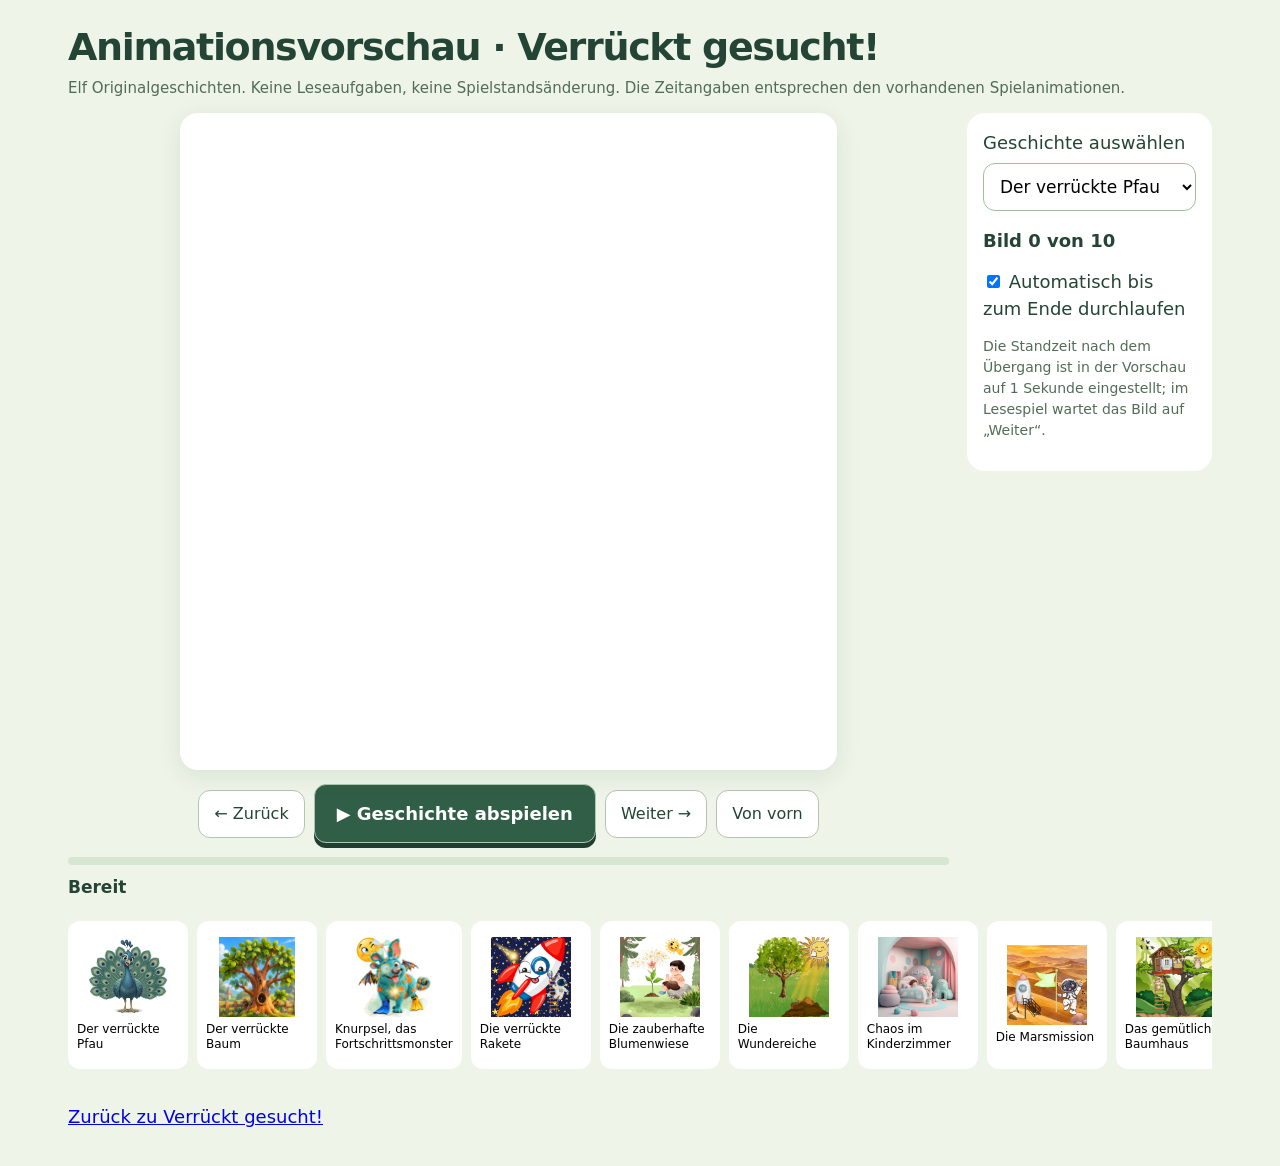
==== animationsvorschau.html @ 98beb29d "Add direct animation preview for all eleven original progress stories" ====
<!doctype html>
<html lang="de"><head><meta charset="utf-8"><meta name="viewport" content="width=device-width,initial-scale=1">
<title>Animationsvorschau – Verrückt gesucht!</title><link rel="stylesheet" href="style.css">
<style>
body{background:#eef4e8;color:#244536}.preview{max-width:1180px;margin:auto;padding:18px}h1{font-size:clamp(25px,3.3vw,38px);margin:8px 0}h2{font-size:clamp(18px,2.5vw,25px);margin:5px 0 12px}.lead{font-size:15px;color:#526c59;margin:0 0 14px}.preview-grid{display:grid;grid-template-columns:minmax(0,1fr) 245px;gap:18px}.canvas{position:relative;width:min(100%,min(73vh,720px));aspect-ratio:1;margin:auto;border-radius:18px;background:white;box-shadow:0 6px 24px #163c2718;overflow:hidden}.frame{position:absolute;inset:0;display:flex;align-items:center;justify-content:center;opacity:0}.frame img.full{width:100%;height:100%;object-fit:contain}.frame.visible{opacity:1}.frame .reward-picture{width:100%;height:100%;aspect-ratio:1;overflow:hidden}.question{font-size:clamp(90px,20vw,180px);font-weight:800;color:#668b68}.side{background:#fff;border-radius:18px;padding:16px;align-self:start}.side select{display:block;width:100%;font-size:17px;padding:12px;border:1px solid #9fbea0;border-radius:12px;margin:7px 0 16px;background:#fff}.side p{font-size:14px;color:#536c58}.bar{display:flex;align-items:center;justify-content:center;flex-wrap:wrap;gap:9px;margin:14px auto}button{font-size:16px;padding:11px 15px}.bar button{background:#fff;border:1px solid #b1c6b0;border-radius:12px;color:#244536}.bar button.primary{background:#315e46;color:#fff}.status{font-weight:750;font-size:17px;margin:10px 0}.track{width:100%;height:8px;border-radius:10px;background:#d7e6d1;overflow:hidden}.track span{display:block;height:100%;width:0;background:#4e8a57;transition:width .15s}.strip{display:flex;gap:9px;overflow-x:auto;padding:10px 0 16px}.thumb{flex:0 0 120px;text-align:left;background:white;border:2px solid transparent;border-radius:12px;padding:7px;font-size:12px;line-height:1.25}.thumb.active{border-color:#315e46;background:#e0f0dc}.thumb img{height:80px;width:100%;object-fit:contain;display:block;margin:0 0 5px}.note{font-size:13px;color:#607568}.reward-picture .reward-slot{display:none!important}.reward-picture .reward-sprite{opacity:1!important;animation:none!important}.reward-picture .pfau-flight{opacity:1!important;animation:none!important;transform:none!important}.reward-picture .reward-flight{animation:none!important;opacity:1!important}
@media(max-width:760px){.preview-grid{grid-template-columns:1fr}.canvas{width:min(100%,65vh)}.side{display:grid;grid-template-columns:1fr 1fr;gap:8px 16px;align-items:center}.side label{grid-column:1/3}.side select{margin-bottom:0}.side .status,.side .track,.side .note{grid-column:1/3}}
</style></head><body><main class="preview">
<h1>Animationsvorschau · Verrückt gesucht!</h1><p class="lead">Elf Originalgeschichten. Keine Leseaufgaben, keine Spielstandsänderung. Die Zeitangaben entsprechen den vorhandenen Spielanimationen.</p>
<div class="preview-grid"><section><div class="canvas" id="canvas" aria-label="Animationsvorschau"></div>
<div class="bar"><button id="back">← Zurück</button><button id="play" class="primary">▶ Geschichte abspielen</button><button id="next">Weiter →</button><button id="restart">Von vorn</button></div>
<div class="track"><span id="progress"></span></div><p class="status" id="state" aria-live="polite">Bereit</p></section>
<aside class="side"><label for="story">Geschichte auswählen<select id="story"></select></label><div><strong id="stage">Bild 0 von 10</strong><p id="timing"></p></div><label><input type="checkbox" id="auto" checked> Automatisch bis zum Ende durchlaufen</label><p class="note">Die Standzeit nach dem Übergang ist in der Vorschau auf 1 Sekunde eingestellt; im Lesespiel wartet das Bild auf „Weiter“.</p></aside></div>
<div id="strip" class="strip"></div><p><a href="index.html">Zurück zu Verrückt gesucht!</a></p>
</main>
<script src="tree-art.js"></script><script src="pfau-art.js"></script><script src="tree.js"></script><script src="pfau.js"></script>
<script>
'use strict';
const modes=[
{id:'pfau',name:'Der verrückte Pfau',kind:'pieces',hold:350,fade:1500},
{id:'baum',name:'Der verrückte Baum',kind:'pieces',hold:350,fade:1500},
{id:'knurpsel',name:'Knurpsel, das Fortschrittsmonster',ext:'png',prefix:'knurpsel/stufe-',zero:true,hold:2000,fade:2000},
{id:'rakete',name:'Die verrückte Rakete',ext:'png',prefix:'rakete/rakete-',hold:2000,fade:2000},
{id:'blumenwiese',name:'Die zauberhafte Blumenwiese',ext:'webp',prefix:'blumenwiese/blumenwiese-',hold:2000,fade:2000},
{id:'wundereiche',name:'Die Wundereiche',ext:'webp',prefix:'wundereiche/wundereiche-',hold:2000,fade:2000},
{id:'kinderzimmer',name:'Chaos im Kinderzimmer',ext:'webp',prefix:'kinderzimmer/kinderzimmer-',hold:2000,fade:2000},
{id:'marsmission',name:'Die Marsmission',ext:'webp',prefix:'marsmission/marsmission-',hold:2000,fade:2000},
{id:'baumhaus',name:'Das gemütliche Baumhaus',ext:'webp',prefix:'baumhaus/baumhaus-',hold:2000,fade:2000},
{id:'unterwasserwelt',name:'Die Unterwasserwelt mit dem Schatz',ext:'webp',prefix:'unterwasserwelt/unterwasserwelt-',hold:2000,fade:2000},
{id:'matschwiese',name:'Knurpsel auf der Matschwiese',ext:'jpeg',prefix:'matschwiese/matschwiese-',hold:2000,fade:1500}
];
const $=id=>document.getElementById(id),canvas=$('canvas');let modeIndex=0,stage=0,playing=false,run=0,frames=[];
const sleep=ms=>new Promise(resolve=>setTimeout(resolve,ms));
function asset(m,n){return 'assets/'+m.prefix+String(n).padStart(2,'0')+'.'+m.ext+(m.id==='marsmission'&&n===6?'?v=2':'');}
function makeImg(src,cls=''){const img=document.createElement('img');img.src=src;img.alt='';img.className=cls;img.draggable=false;return img}
function pictureArt(mode,step){
 const isPfau=mode.id==='pfau',art=isPfau?PFAU_ART:TREE_ART,plan=frames.plan;
 const p=document.createElement('div');p.className='reward-picture '+(isPfau?'pfau-picture':'');p.style.aspectRatio='1';
 const base=makeImg(art.base,isPfau?'pfau-base':'reward-base');p.append(base);
 let front;
 if(isPfau){front=makeImg(art.foreground,'pfau-body');p.append(front)}
 for(const info of plan.slice(0,step)){
 const slot=info.slot;
 if(isPfau){const pivot=slot.pivot||[.5,1],wrapper=document.createElement('div');wrapper.className='reward-sprite pfau-piece';Object.assign(wrapper.style,{left:slot.x+'%',top:slot.y+'%',width:(slot.scale*100)+'%',transform:'translate('+(-pivot[0]*100)+'%,'+(-pivot[1]*100)+'%) rotate('+slot.rot+'deg)',transformOrigin:(pivot[0]*100)+'% '+(pivot[1]*100)+'%',zIndex:slot.si<=8?'2':'4'});
 const image=makeImg(art.sources[info.id],'pfau-settled');wrapper.append(image);
 if(slot.pair){Object.assign(image.style,{position:'absolute',left:'-14%',top:'0',scale:'-1 1'});const other=makeImg(image.src,'pfau-settled');Object.assign(other.style,{position:'absolute',left:'14%',top:'0'});wrapper.append(other)}
 p.append(wrapper);if(slot.si===12){base.style.clipPath=art.clawClip;front.style.clipPath=art.clawClip}
 }else{const img=makeImg(art.sources[info.id],'reward-sprite reward-done');let width=slot.w;if(info.id==='regenschirm')width+=8;if(info.id==='schielende_katze')width+=6;Object.assign(img.style,{left:slot.x+'%',top:slot.y+'%',width:width+'%'});p.append(img)}
 }
 return p;
}
function makeFrame(m,n){const f=document.createElement('div');f.className='frame';if(m.kind==='pieces')f.append(pictureArt(m,n));else if(n===0&&!m.zero){const q=document.createElement('span');q.className='question';q.textContent='?';f.append(q)}else f.append(makeImg(asset(m,n),'full'));return f}
function preload(){frames=[];const m=modes[modeIndex];if(m.kind==='pieces')frames.plan=m.id==='pfau'?PeacockReward.plan(PFAU_ART,()=>.37):TreeReward.plan(TREE_ART,10,()=>.37);for(let i=0;i<=10;i++){const f=makeFrame(m,i);frames.push(f);canvas.append(f);}frames[0].classList.add('visible');}
function stop(){run++;playing=false;$('play').textContent='▶ Geschichte abspielen'}
function select(i){stop();modeIndex=i;stage=0;canvas.replaceChildren();preload();$('story').value=modes[i].id;document.querySelectorAll('.thumb').forEach((b,j)=>b.classList.toggle('active',j===i));render();}
function render(){const m=modes[modeIndex];$('stage').textContent='Bild '+stage+' von 10';$('timing').textContent='Vorheriges Bild: '+(m.hold/1000).toLocaleString('de-DE')+' s · Übergang: '+(m.fade/1000).toLocaleString('de-DE')+' s';$('progress').style.width=stage*10+'%';if(!playing)$('state').textContent=stage===10?'Geschichte vollständig':'Bereit · Bild '+stage+' von 10'}
async function advance(token){if(stage>=10)return false;const m=modes[modeIndex],old=frames[stage],incoming=frames[stage+1];$('state').textContent='Vorheriges Bild betrachten …';await sleep(m.hold);if(token!==run)return false;
const imgs=[...incoming.querySelectorAll('img')];await Promise.race([Promise.all(imgs.map(im=>im.decode?.().catch(()=>{})||Promise.resolve())),sleep(5000)]);if(token!==run)return false;
$('state').textContent='Original-Übergang läuft …';
incoming.style.opacity='0';incoming.style.zIndex='2';old.style.zIndex='1';const start=performance.now();
await new Promise(resolve=>{function tick(t){if(token!==run){resolve();return}const a=Math.min(1,(t-start)/m.fade);incoming.style.opacity=String(a);old.style.opacity=String(1-a);if(a<1)requestAnimationFrame(tick);else resolve()}requestAnimationFrame(tick)});
if(token!==run)return false;old.style.opacity='0';incoming.style.opacity='1';stage++;render();return true}
async function play(){if(playing){stop();return}if(stage>=10){stop();stage=0;frames.forEach((f,i)=>{f.style.opacity=i===0?'1':'0';f.style.zIndex='';});render()}
playing=true;const token=++run;$('play').textContent='Ⅱ Anhalten';
do{const ok=await advance(token);if(!ok||token!==run)break;if(!$('auto').checked||stage>=10)break;await sleep(1000)}while(token===run);
if(token===run){playing=false;$('play').textContent='▶ Geschichte abspielen';render()}}
function jump(n){stop();stage=Math.max(0,Math.min(10,n));frames.forEach((f,i)=>{f.style.opacity=i===stage?'1':'0';f.style.zIndex=i===stage?'2':'1'});render()}
modes.forEach((m,i)=>{const option=document.createElement('option');option.value=m.id;option.textContent=m.name;$('story').append(option);const b=document.createElement('button');b.className='thumb';const src=m.kind==='pieces'?(m.id==='pfau'?PFAU_ART.base:TREE_ART.base):asset(m,10);b.append(makeImg(src));const name=document.createElement('span');name.textContent=m.name;b.append(name);b.onclick=()=>select(i);$('strip').append(b)});
$('story').onchange=e=>select(modes.findIndex(m=>m.id===e.target.value));$('play').onclick=play;$('back').onclick=()=>jump(stage-1);$('next').onclick=()=>jump(stage+1);$('restart').onclick=()=>jump(0);select(0);
</script></body></html>
---- style.css ----
:root{--ink:#244536;--green:#315e46;--light:#eef3e9;--gold:#f3cb60;--cream:#faf8ef}*{box-sizing:border-box}body{margin:0;color:var(--ink);font:18px/1.5 system-ui,-apple-system,sans-serif;background:var(--cream)}button,input,select{font:inherit}button,a,select{-webkit-tap-highlight-color:transparent}button{cursor:pointer}button:focus-visible,a:focus-visible,select:focus-visible{outline:4px solid #dc9a23;outline-offset:4px}[hidden]{display:none!important}.top{max-width:1360px;margin:auto;padding:25px 30px;display:flex;align-items:center;justify-content:space-between;gap:15px}.brand{display:flex;align-items:center;gap:13px;color:var(--ink);font-weight:800;text-decoration:none;font-size:23px}.brandmark{display:grid;place-items:center;background:var(--gold);border-radius:16px;width:49px;height:49px;font-size:32px;transform:rotate(-8deg)}.brand small{display:block;font-size:12px;font-weight:500;letter-spacing:.04em}main{max-width:1280px;margin:auto;padding:20px 30px 45px}.setup{display:grid;grid-template-columns:1fr 1fr;gap:65px;align-items:start}.eyebrow{font-size:12px;letter-spacing:.14em;font-weight:800;color:#667960}h1{font-size:clamp(34px,4vw,56px);line-height:1.13;letter-spacing:-.035em;margin:20px 0}h2{font-size:24px;margin:0 0 25px}.intro p{max-width:450px;color:#657164}.sample{display:flex;gap:12px;margin-top:32px;align-items:center}.sample img{width:30%;border-radius:22px;background:white;box-shadow:0 10px 30px #31473112;aspect-ratio:1;object-fit:contain}.sample img:nth-child(2){transform:rotate(5deg) translateY(10px)}.sample img:first-child{transform:rotate(-5deg)}.setupPanel{padding:32px;border-radius:26px;background:#fff;border:1px solid #dfe5d8;box-shadow:0 18px 55px #243a2810}fieldset{padding:0;border:0;margin:0 0 26px}legend,.field{font-size:15px;font-weight:700}legend{margin-bottom:12px}.levels{display:grid;grid-template-columns:1fr;gap:10px}.level{display:grid;grid-template-columns:36px 1fr;gap:0 12px;text-align:left;padding:13px 15px;background:var(--cream);border:2px solid transparent;border-radius:15px;color:var(--ink)}.level span{grid-row:1/3;border-radius:50%;background:#e3e9dc;text-align:center;align-self:center;font-size:17px;font-weight:800;line-height:36px}.level b{font-size:17px}.level small{font-size:13px;color:#657164}.level.selected{border-color:var(--green);background:#edf4e8}.level.selected span{background:var(--green);color:white}.field{display:block;margin:18px 0}.field select{display:block;width:100%;padding:12px;border:1px solid #ccd6c4;border-radius:12px;margin-top:7px;background:white;font-size:17px;color:var(--ink)}.primary{border:0;border-radius:14px;background:var(--green);padding:15px 22px;color:white;font-weight:750;box-shadow:0 5px 0 #203f30;font-size:18px}.primary:hover{background:#244d38}.primary:active{transform:translateY(2px);box-shadow:0 3px 0 #203f30}#start{width:100%;display:flex;justify-content:space-between;margin-top:24px}.quiet{background:transparent;border:1px solid #ccd6c4;border-radius:12px;padding:10px 15px;color:var(--ink);font-size:15px}.fine{font-size:13px;color:#768270;margin:18px 0 0}details{font-size:14px;margin-top:20px;color:#657164}summary{cursor:pointer;font-weight:700}.roundhead{display:flex;align-items:center;justify-content:space-between;gap:12px;font-size:15px}.pill{background:#e7eddc;border-radius:30px;padding:8px 15px;font-weight:700}.progress{height:7px;background:#e4e9db;border-radius:10px;overflow:hidden;margin:15px 0 22px}.progress div{height:100%;background:#d6aa3f;transition:width .3s}.questionBox{background:#fff;border:1px solid #dfe5d8;border-left:7px solid var(--gold);border-radius:20px;padding:20px 26px}.questionBox h1{font-size:clamp(25px,3vw,37px);line-height:1.35;margin:9px 0 0;letter-spacing:-.015em}.feedbackRow{min-height:83px;display:flex;align-items:center;justify-content:space-between;gap:15px}.feedbackRow p{font-size:17px;margin:10px 0}.feedbackRow .primary{font-size:16px;white-space:nowrap}.board{display:grid;grid-template-columns:repeat(3,minmax(0,1fr));gap:18px}.card{position:relative;background:white;border:3px solid #e1e7d9;border-radius:22px;padding:8px;box-shadow:0 5px 16px #243a2808;transition:border-color .15s,transform .15s}.answer{display:block;border:0;padding:0;border-radius:16px;background:#fffbea;width:100%;overflow:hidden}.answer img{display:block;width:100%;height:clamp(160px,23vw,260px);object-fit:contain}.answer:hover{filter:brightness(1.02)}.zoomButton{position:absolute;right:12px;bottom:12px;border:1px solid #ccd6c4;background:#fffffff2;border-radius:50%;width:39px;height:39px;font-size:24px;color:var(--ink);display:grid;place-items:center}.card.correct{border-color:#3f834c;background:#e4f3df}.card.correct:after{content:'✓';position:absolute;top:13px;left:13px;border-radius:50%;background:#3f834c;color:white;font-size:22px;font-weight:800;width:35px;height:35px;text-align:center;pointer-events:none}.card.wrong{animation:shake .4s;border-color:#c27255}@keyframes shake{20%,60%{transform:translateX(-6px)}40%,80%{transform:translateX(6px)}}.finish{text-align:center;max-width:600px;margin:50px auto;padding:40px;background:white;border-radius:28px}.finishMark{background:#e2f0d8;width:85px;height:85px;border-radius:50%;display:grid;place-items:center;margin:auto;font-size:45px}.finish p{color:#657164}.finish .quiet{display:block;margin:22px auto 0}footer{text-align:center;color:#7c8974;font-size:12px;padding:20px}dialog{border:0;border-radius:22px;padding:16px;max-width:92vw;max-height:92vh;background:#fffdf4;box-shadow:0 20px 90px #0005}dialog::backdrop{background:#183223cc}dialog .quiet{display:block;margin-left:auto}#zoom img{display:block;max-height:70vh;max-width:84vw;object-fit:contain;margin:8px auto}dialog p{text-align:center;font-size:13px;margin:0}body.zoomOpen{overflow:hidden}@media(min-width:1100px){.board.many{grid-template-columns:repeat(4,minmax(0,1fr))}.board.many img{height:210px}}@media(max-width:850px){.setup{gap:28px}.setupPanel{padding:23px}.top{padding:20px}main{padding:10px 20px 35px}}@media(max-width:650px){.setup{grid-template-columns:1fr;gap:24px}.intro h1{font-size:37px;margin:14px 0}.intro p{font-size:16px;margin-bottom:10px}.sample{display:none}.setupPanel{padding:22px}.top{padding:16px}.brand{font-size:20px}.brandmark{width:41px;height:41px}.brand small{font-size:10px}main{padding:10px 12px 30px}.board{grid-template-columns:repeat(2,minmax(0,1fr));gap:10px}.card{padding:5px;border-radius:17px}.answer img{height:clamp(150px,40vw,240px)}.questionBox{padding:17px 18px}.questionBox h1{font-size:25px}.feedbackRow{align-items:flex-start;flex-direction:column;gap:0;padding:8px 0 14px}.feedbackRow .primary{align-self:flex-end}.zoomButton{width:34px;height:34px;right:8px;bottom:8px}.roundhead{font-size:13px}#settingsButton{font-size:12px;padding:8px}.finish{padding:30px 20px}.finish h1{font-size:36px}}@media(prefers-reduced-motion:reduce){*{animation:none!important;transition:none!important}}

.taskLayout{display:grid;grid-template-columns:minmax(0,1fr) 155px;gap:20px;align-items:center}.reward-panel{text-align:center}.reward-panel p{font-size:13px;font-weight:700;margin:6px 0}.reward-picture{position:relative;aspect-ratio:718/746;width:100%;line-height:0;isolation:isolate}.reward-base{width:100%;height:100%;display:block;border-radius:12px}.reward-slot{position:absolute;translate:-50% -50%;display:grid;place-items:center;background:#fffffff0;border:2px solid #809984;border-radius:50%;font-weight:850;font-size:clamp(12px,2vw,25px);line-height:1;color:#68816f;z-index:2}.reward-sprite{position:absolute;translate:-50% -50%;height:auto;z-index:3;filter:drop-shadow(0 2px 3px #24453644)}.reward-flight{animation:reward-arrive 1.05s cubic-bezier(.21,.84,.3,1) forwards}.reward-done{opacity:1}@keyframes reward-arrive{from{opacity:0}to{opacity:1}}#treeDialog{width:min(92vw,560px);max-height:94svh;text-align:center;padding:20px}#treeDialog h2{font-size:clamp(20px,4vw,28px);margin:0 0 14px;line-height:1.3}#treeLarge{width:min(100%,54svh);margin:auto}#treeContinue{margin:16px auto 6px;min-width:170px}body.treeOpen{overflow:hidden}#treeDialog::backdrop{background:#183223c9}@media(max-width:650px){.taskLayout{grid-template-columns:minmax(0,1fr) 95px;gap:8px}.reward-panel p{font-size:11px}.taskLayout .questionBox{padding:14px 12px}.taskLayout .questionBox h1{font-size:22px}.taskLayout .eyebrow{font-size:10px;letter-spacing:.06em}#treeDialog{padding:16px}}@media(max-width:360px){.taskLayout{grid-template-columns:1fr}.reward-panel{display:flex;align-items:center;justify-content:center;gap:14px}#treeMount{width:85px}}

.pfau-picture{background:linear-gradient(#f1f7ec,#faf8ef);border-radius:16px;overflow:visible}.pfau-base,.pfau-body{position:absolute;inset:0;width:100%;height:100%;object-fit:contain}.pfau-base{z-index:1}.pfau-body{z-index:3}.pfau-question{z-index:5}.pfau-piece{translate:none;transform-origin:50% 100%;filter:none;line-height:0}.pfau-piece img{display:block;width:100%;height:auto}.pfau-flight{animation:pfau-arrive 1.05s cubic-bezier(.21,.84,.3,1) forwards}@keyframes pfau-arrive{from{opacity:0}to{opacity:1}}

.reward-picture img{margin:0;max-width:none;max-height:none;vertical-align:top}.pfau-piece{aspect-ratio:1}.pfau-piece img{height:100%;object-fit:contain}.pfau-piece .pfau-settled{animation:none;opacity:1;transform:none}

.knurpsel-picture{aspect-ratio:1221/1288;background:white;border-radius:16px;overflow:hidden}
.knurpsel-frame{position:absolute;inset:0;display:block;width:100%;height:100%;object-fit:contain;transform-origin:50% 88%}
.knurpsel-leave{animation:knurpsel-leave var(--reward-duration,2000ms) ease-in-out forwards}
.knurpsel-enter{animation:knurpsel-enter var(--reward-duration,2000ms) ease-in-out forwards}
@keyframes knurpsel-leave{from{opacity:1}to{opacity:0}}
@keyframes knurpsel-enter{from{opacity:0}to{opacity:1}}

.rakete-picture{aspect-ratio:1}
.rakete-empty{display:grid;place-items:center;font-size:clamp(36px,10vw,90px);color:#68816f;line-height:1}
.rakete-picture .knurpsel-frame{transform-origin:50% 50%}

#treeTitle:empty{display:none}

.matschwiese-picture{aspect-ratio:1;background:#b0d356}
.matschwiese-picture .knurpsel-frame{transform-origin:center}

/* Card count and orientation determine the complete layout. */
#board{gap:10px}
#board[data-size="6"]{grid-template-columns:repeat(2,minmax(0,1fr))}
#board[data-size="9"],#board[data-size="12"]{grid-template-columns:repeat(3,minmax(0,1fr))}
@media(orientation:landscape){#board[data-size="12"]{grid-template-columns:repeat(4,minmax(0,1fr))}}
#board .card{padding:5px}
#board .answer img{height:var(--card-image-height,150px)}
body.playing footer{display:none}
body.playing .top{padding-top:10px;padding-bottom:10px}
body.playing main{padding-top:0;padding-bottom:16px}
body.playing .progress{margin:8px 0 10px}
body.playing .feedbackRow{min-height:48px;padding:5px 0 10px;flex-direction:row;align-items:center;gap:8px}
body.playing .feedbackRow p{margin:0;font-size:14px}
body.playing .feedbackRow .primary{padding:10px 12px;white-space:normal}
body.playing .taskLayout{grid-template-columns:minmax(0,1fr) 80px;gap:8px}
body.playing .questionBox{padding:10px 12px}
body.playing .questionBox h1{font-size:clamp(20px,2.6vw,30px);margin:4px 0 0;line-height:1.25}
body.playing .reward-panel p{font-size:11px;margin:3px 0}
@media(max-height:500px){body.playing .brand small,body.playing .questionBox .eyebrow{display:none}body.playing .top{padding-top:5px;padding-bottom:5px}}

/* Keep the underwater scene aligned while the next detail comes into view. */
.unterwasserwelt-picture{aspect-ratio:1;background:#3694ba}
.unterwasserwelt-picture .knurpsel-frame{transform-origin:center}

/* Use the available screen for inspecting every progress picture. */
#treeDialog{width:98vw;height:98dvh;max-width:98vw;max-height:98dvh;padding:10px;padding-bottom:max(10px,env(safe-area-inset-bottom));box-sizing:border-box}
#treeDialog[open]{display:flex;flex-direction:column}
#treeDialog h2{flex:none;margin:0 0 8px;font-size:clamp(18px,3vw,28px)}
#treeLarge{flex:1;min-height:0;width:100%;margin:0;container-type:size;display:flex;align-items:center;justify-content:center}
#treeLarge .reward-picture{width:min(100cqw,calc(100cqh * var(--reward-ratio,.962)));flex:none;margin:auto}
#treeLarge .knurpsel-picture{--reward-ratio:.948}
#treeLarge .rakete-picture,#treeLarge .matschwiese-picture,#treeLarge .unterwasserwelt-picture{--reward-ratio:1}
#treeContinue{flex:none;margin:10px auto 0;padding:12px 22px}
#treeDialog #treeContinue[hidden]{display:block!important;visibility:hidden;pointer-events:none}

/* Keep the treehouse scene still while the new details appear. */
.baumhaus-picture{aspect-ratio:1;background:#b0d356}
.baumhaus-picture .knurpsel-frame{transform-origin:center}
#treeLarge .baumhaus-picture{--reward-ratio:1}

/* Reveal each Mars scene gently without moving the landscape. */
.marsmission-picture{aspect-ratio:1;background:#dfaa58}
.marsmission-picture .knurpsel-frame{transform-origin:center}
#treeLarge .marsmission-picture{--reward-ratio:1}

/* Keep the bedroom scene aligned during each gentle reveal. */
.kinderzimmer-picture{aspect-ratio:1;background:#dcd1d3}
.kinderzimmer-picture .knurpsel-frame{transform-origin:center}
#treeLarge .kinderzimmer-picture{--reward-ratio:1}

/* Wundereiche: aligned full-size pages with a quiet two-second crossfade. */
.wundereiche-picture{aspect-ratio:1;background:#fff}
.wundereiche-picture .knurpsel-frame{transform-origin:center}
#treeLarge .wundereiche-picture{--reward-ratio:1}

/* Child-controlled progress story selection and finished-picture album */
.reward-modes{display:grid;grid-template-columns:repeat(2,minmax(0,1fr));gap:10px}.reward-modes .level{display:flex;flex-direction:column;justify-content:center;min-height:88px}.reward-modes .level small{font-size:13px}.gallery-launch{display:block;width:100%;margin:15px 0;padding:15px;font-weight:750;background:#f1f6ec}.gallery-header{display:flex;justify-content:space-between;align-items:center;gap:15px}.gallery-header h1{margin:10px 0}.gallery-grid{display:grid;grid-template-columns:repeat(auto-fill,minmax(160px,1fr));gap:15px;margin:24px 0}.gallery-tile{background:#fff;border:2px solid #dae4d3;border-radius:18px;padding:12px;display:flex;flex-direction:column;gap:5px;text-align:center;color:var(--ink)}.gallery-tile:not(:disabled):hover{border-color:var(--green)}.gallery-tile:disabled{opacity:.6;cursor:default}.gallery-tile small{font-size:12px}.gallery-thumb{width:100%;aspect-ratio:1;background:#f6f4eb;display:grid;place-items:center;border-radius:12px;overflow:hidden}.gallery-thumb>.reward-picture{width:100%;pointer-events:none}.gallery-thumb>span{font-size:60px;color:#a4b49c}#galleryDialog{width:min(96vw,790px);max-height:96dvh;text-align:center}#galleryDialog[open]{display:flex;flex-direction:column;gap:10px}#galleryDialog h2{margin:0}#galleryPicture{min-height:0;display:flex;align-items:center;justify-content:center;flex:1;overflow:hidden}#galleryPicture>.reward-picture{width:min(84vw,65dvh);max-height:75dvh;pointer-events:none}#galleryClose{align-self:center}@media(max-width:450px){.reward-modes{grid-template-columns:1fr}.gallery-grid{grid-template-columns:repeat(2,minmax(0,1fr))}.gallery-header{align-items:flex-start;flex-direction:column}}

/* Flower pages keep their square canvas throughout the shared crossfade. */
.blumenwiese-picture{aspect-ratio:1;background:#fff}
#treeLarge .blumenwiese-picture{--reward-ratio:1}

/* Album playback uses two aligned scenes and advances only on a tap. */
#galleryDialog{width:98vw;height:98dvh;max-width:98vw;max-height:98dvh}
#galleryPicture{position:relative;display:grid;grid-template-columns:1fr;grid-template-rows:1fr;container-type:size;cursor:pointer}
#galleryPicture>.reward-picture{grid-area:1/1;align-self:center;justify-self:center;width:min(100cqw,calc(100cqh * var(--reward-ratio,.962)));max-height:none;pointer-events:none}
#galleryPicture>.knurpsel-picture{--reward-ratio:.948}
#galleryPicture>.rakete-picture,#galleryPicture>.blumenwiese-picture,#galleryPicture>.wundereiche-picture,#galleryPicture>.kinderzimmer-picture,#galleryPicture>.marsmission-picture,#galleryPicture>.baumhaus-picture,#galleryPicture>.unterwasserwelt-picture,#galleryPicture>.matschwiese-picture,#galleryPicture>.pfau-picture{--reward-ratio:1}
.gallery-enter{animation:knurpsel-enter 2s ease-in-out forwards}.gallery-leave{animation:knurpsel-leave 2s ease-in-out forwards}
.gallery-controls{display:flex;justify-content:center;gap:10px;flex-wrap:wrap}.gallery-controls button:disabled{opacity:.5;cursor:default}

/* Einheitliche ruhige Belohnungsanzeige, 04.11.2026 */
.reward-image-error{position:absolute;inset:0;display:grid;place-items:center;text-align:center;background:#faf8ef;color:#315e46;padding:20px;font-size:clamp(14px,2vw,19px);line-height:1.4}
.reward-slot{font-size:clamp(10px,1.3vw,16px)}
.knurpsel-frame{transform:none!important;object-position:center}

/* Installationsbedienung, unabhängig vom Spielstart */
.install-panel{display:flex;flex-direction:column;gap:6px;margin:-10px 0 18px}.install-app-button{align-self:flex-start;padding:10px 17px;min-height:44px;font-weight:750;background:#e8f1e3;border:1px solid #aec8aa;color:#244536}.install-app-button:disabled{opacity:.75;cursor:default}.install-panel p{margin:0;font-size:14px;color:#475b4a;line-height:1.45}#installHelp{width:min(92vw,520px);max-width:520px;padding:24px;border-radius:20px;border:1px solid #cfddc9;background:#faf8ef;color:#244536;box-shadow:0 12px 38px #152f2080}#installHelp::backdrop{background:#142a1e99}#installHelp h2{margin:0 0 14px}#installHelp p{line-height:1.55;white-space:pre-line;margin:0 0 18px}#installHelpClose{display:block;margin-left:auto}
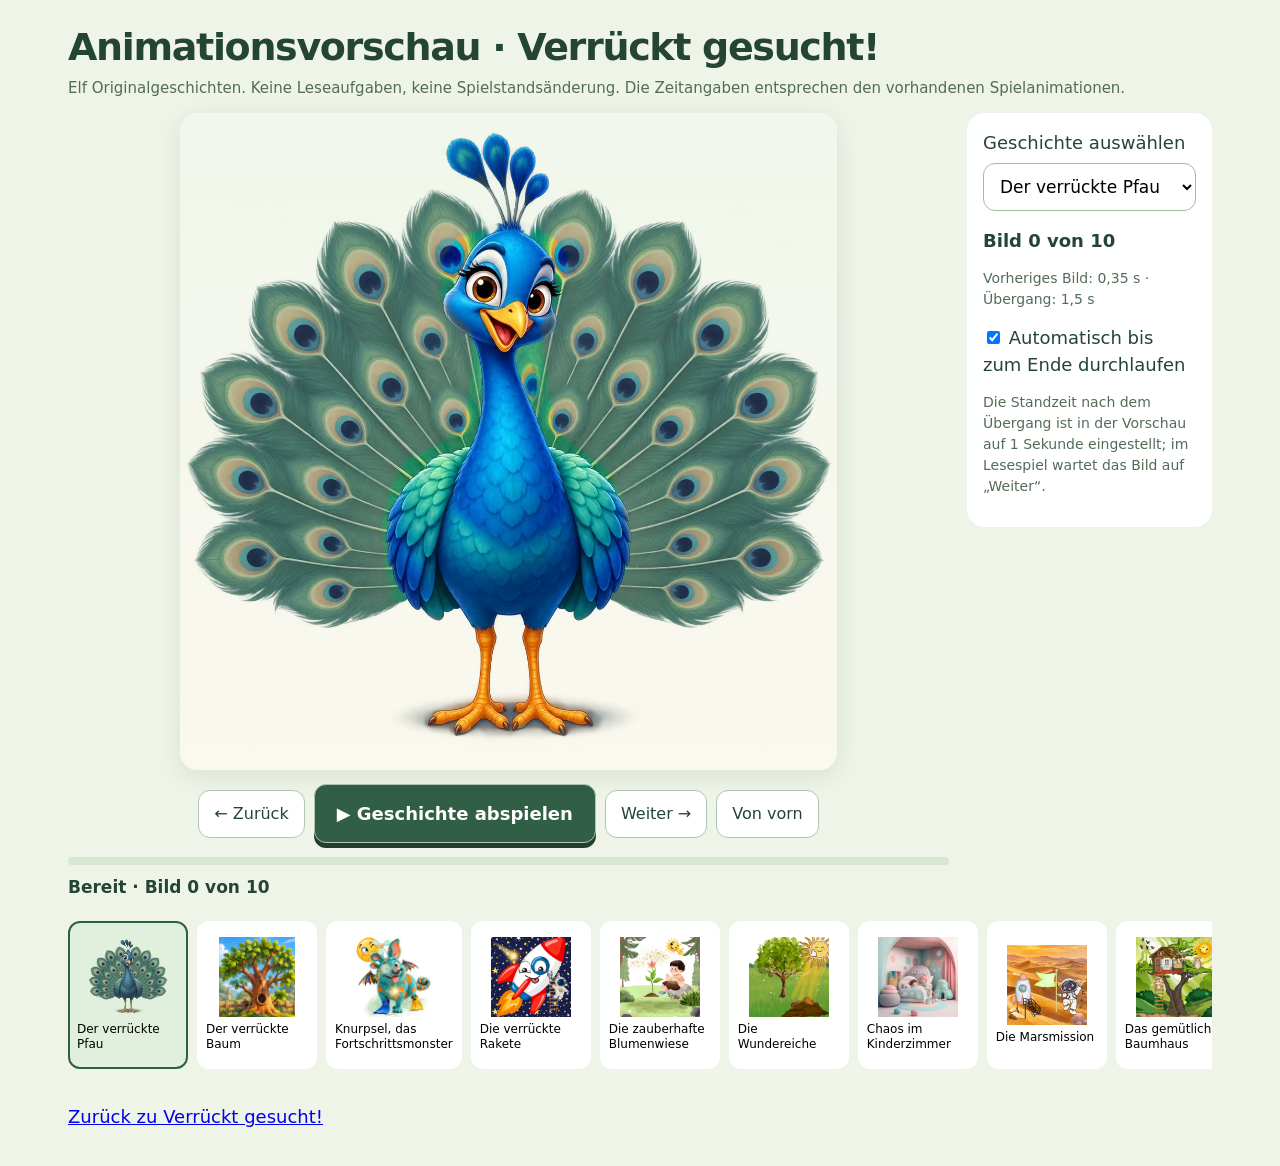
==== commit 702920c4: "Fix peacock preview by loading shared shuffle engine" ====
--- a/animationsvorschau.html
+++ b/animationsvorschau.html
@@ -12,7 +12,7 @@
 <aside class="side"><label for="story">Geschichte auswählen<select id="story"></select></label><div><strong id="stage">Bild 0 von 10</strong><p id="timing"></p></div><label><input type="checkbox" id="auto" checked> Automatisch bis zum Ende durchlaufen</label><p class="note">Die Standzeit nach dem Übergang ist in der Vorschau auf 1 Sekunde eingestellt; im Lesespiel wartet das Bild auf „Weiter“.</p></aside></div>
 <div id="strip" class="strip"></div><p><a href="index.html">Zurück zu Verrückt gesucht!</a></p>
 </main>
-<script src="tree-art.js"></script><script src="pfau-art.js"></script><script src="tree.js"></script><script src="pfau.js"></script>
+<script src="tree-art.js"></script><script src="pfau-art.js"></script><script src="engine.js"></script><script src="tree.js"></script><script src="pfau.js"></script>
 <script>
 'use strict';
 const modes=[
